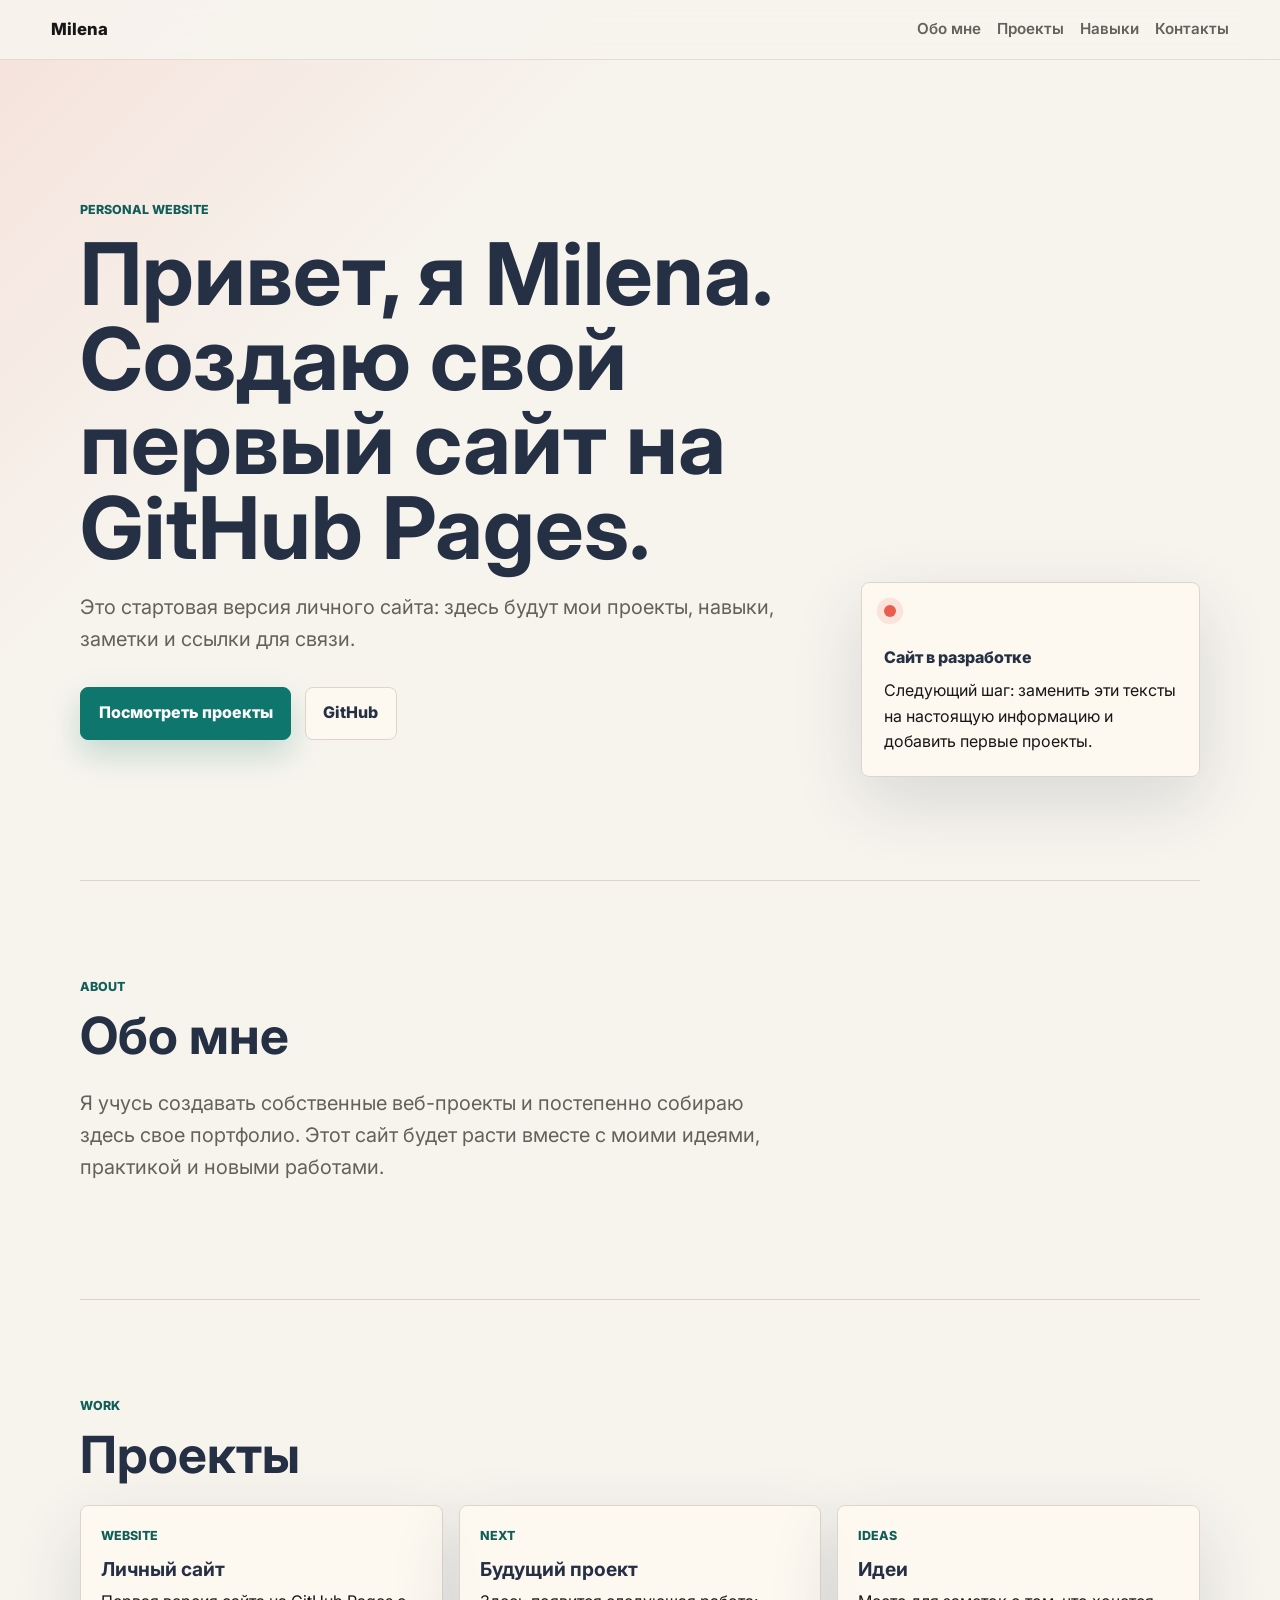
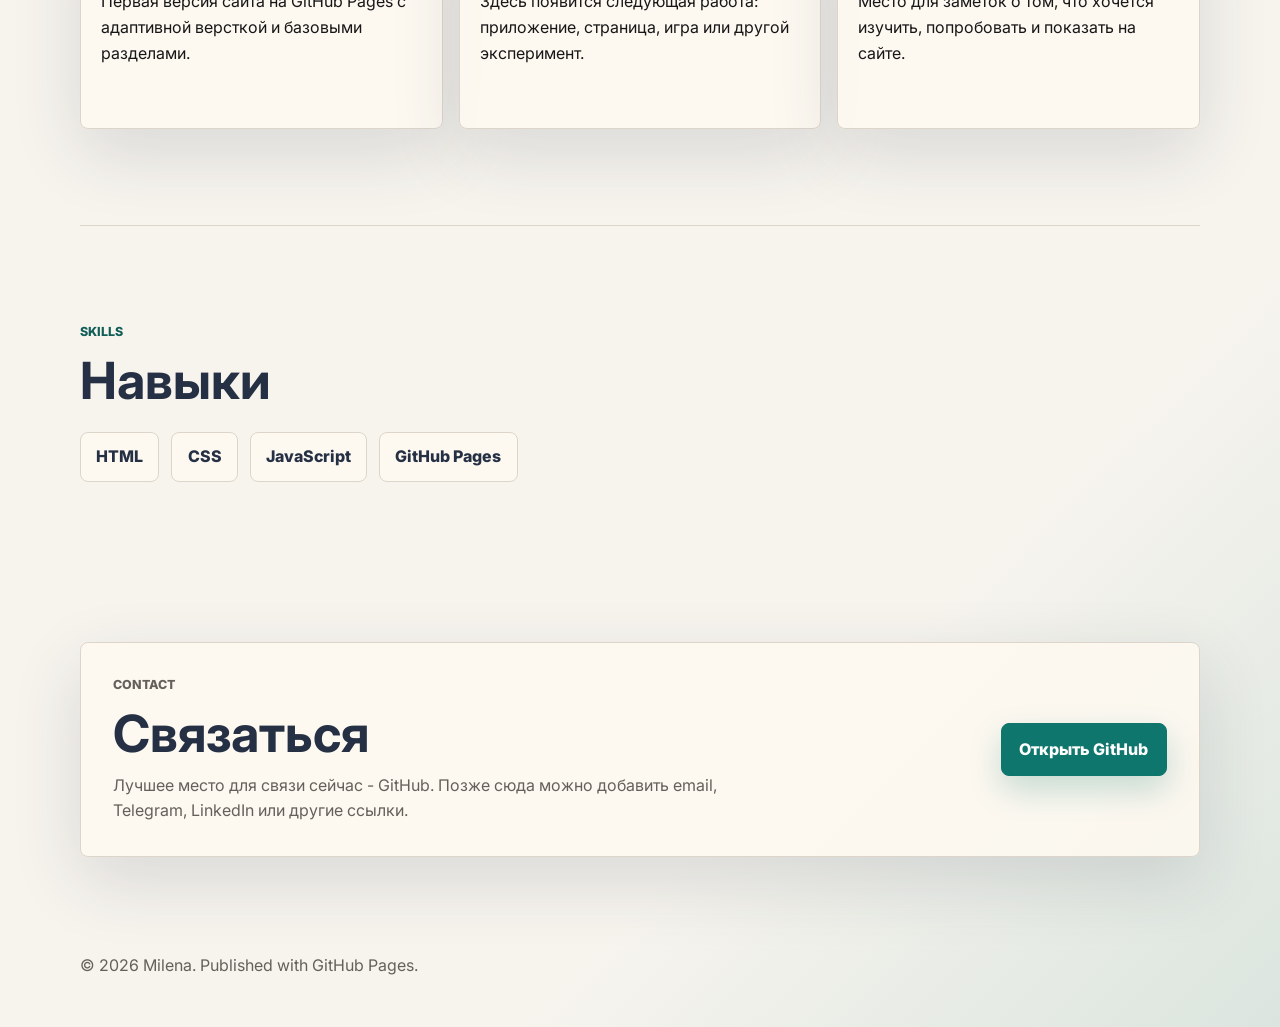
==== index.html @ 087e6e87 "Create initial GitHub Pages site" ====
<!doctype html>
<html lang="ru">
  <head>
    <meta charset="utf-8" />
    <meta name="viewport" content="width=device-width, initial-scale=1" />
    <meta
      name="description"
      content="Личный сайт Milena: проекты, навыки и контакты."
    />
    <title>Milena | Personal Website</title>
    <link rel="preconnect" href="https://fonts.googleapis.com" />
    <link rel="preconnect" href="https://fonts.gstatic.com" crossorigin />
    <link
      href="https://fonts.googleapis.com/css2?family=Inter:wght@400;600;700;800&display=swap"
      rel="stylesheet"
    />
    <link rel="stylesheet" href="styles.css" />
  </head>
  <body>
    <header class="site-header">
      <a class="brand" href="#home" aria-label="Milena home">Milena</a>
      <nav class="nav" aria-label="Главная навигация">
        <a href="#about">Обо мне</a>
        <a href="#projects">Проекты</a>
        <a href="#skills">Навыки</a>
        <a href="#contact">Контакты</a>
      </nav>
    </header>

    <main>
      <section class="hero" id="home">
        <div class="hero-content">
          <p class="eyebrow">Personal website</p>
          <h1>Привет, я Milena. Создаю свой первый сайт на GitHub Pages.</h1>
          <p class="hero-text">
            Это стартовая версия личного сайта: здесь будут мои проекты,
            навыки, заметки и ссылки для связи.
          </p>
          <div class="actions">
            <a class="button primary" href="#projects">Посмотреть проекты</a>
            <a class="button secondary" href="https://github.com/milena28man-png">
              GitHub
            </a>
          </div>
        </div>
        <div class="hero-panel" aria-label="Краткая информация">
          <span class="status-dot"></span>
          <p class="panel-title">Сайт в разработке</p>
          <p>
            Следующий шаг: заменить эти тексты на настоящую информацию и
            добавить первые проекты.
          </p>
        </div>
      </section>

      <section class="section" id="about">
        <div class="section-heading">
          <p class="eyebrow">About</p>
          <h2>Обо мне</h2>
        </div>
        <p class="wide-text">
          Я учусь создавать собственные веб-проекты и постепенно собираю здесь
          свое портфолио. Этот сайт будет расти вместе с моими идеями,
          практикой и новыми работами.
        </p>
      </section>

      <section class="section" id="projects">
        <div class="section-heading">
          <p class="eyebrow">Work</p>
          <h2>Проекты</h2>
        </div>
        <div class="grid">
          <article class="card">
            <p class="card-kicker">Website</p>
            <h3>Личный сайт</h3>
            <p>
              Первая версия сайта на GitHub Pages с адаптивной версткой и
              базовыми разделами.
            </p>
          </article>
          <article class="card">
            <p class="card-kicker">Next</p>
            <h3>Будущий проект</h3>
            <p>
              Здесь появится следующая работа: приложение, страница, игра или
              другой эксперимент.
            </p>
          </article>
          <article class="card">
            <p class="card-kicker">Ideas</p>
            <h3>Идеи</h3>
            <p>
              Место для заметок о том, что хочется изучить, попробовать и
              показать на сайте.
            </p>
          </article>
        </div>
      </section>

      <section class="section" id="skills">
        <div class="section-heading">
          <p class="eyebrow">Skills</p>
          <h2>Навыки</h2>
        </div>
        <ul class="skills-list">
          <li>HTML</li>
          <li>CSS</li>
          <li>JavaScript</li>
          <li>GitHub Pages</li>
        </ul>
      </section>

      <section class="section contact" id="contact">
        <div>
          <p class="eyebrow">Contact</p>
          <h2>Связаться</h2>
          <p>
            Лучшее место для связи сейчас - GitHub. Позже сюда можно добавить
            email, Telegram, LinkedIn или другие ссылки.
          </p>
        </div>
        <a class="button primary" href="https://github.com/milena28man-png">
          Открыть GitHub
        </a>
      </section>
    </main>

    <footer class="footer">
      <p>© <span id="year"></span> Milena. Published with GitHub Pages.</p>
    </footer>

    <script src="script.js"></script>
  </body>
</html>
---- styles.css ----
:root {
  color-scheme: light;
  --bg: #f7f4ee;
  --text: #171717;
  --muted: #64605a;
  --line: #ddd5ca;
  --panel: #fffaf2;
  --accent: #0f766e;
  --accent-dark: #115e59;
  --coral: #e85d50;
  --ink: #253044;
  --shadow: 0 24px 70px rgba(37, 48, 68, 0.14);
}

* {
  box-sizing: border-box;
}

html {
  scroll-behavior: smooth;
}

body {
  margin: 0;
  background:
    linear-gradient(135deg, rgba(232, 93, 80, 0.12), transparent 32rem),
    linear-gradient(315deg, rgba(15, 118, 110, 0.12), transparent 34rem),
    var(--bg);
  color: var(--text);
  font-family: Inter, system-ui, -apple-system, BlinkMacSystemFont, "Segoe UI",
    sans-serif;
  line-height: 1.6;
}

a {
  color: inherit;
}

.site-header {
  position: sticky;
  top: 0;
  z-index: 10;
  display: flex;
  align-items: center;
  justify-content: space-between;
  gap: 1rem;
  padding: 1rem clamp(1rem, 4vw, 4rem);
  border-bottom: 1px solid rgba(221, 213, 202, 0.75);
  background: rgba(247, 244, 238, 0.88);
  backdrop-filter: blur(16px);
}

.brand {
  font-size: 1.05rem;
  font-weight: 800;
  text-decoration: none;
}

.nav {
  display: flex;
  flex-wrap: wrap;
  justify-content: flex-end;
  gap: 0.35rem 1rem;
  color: var(--muted);
  font-size: 0.95rem;
  font-weight: 600;
}

.nav a {
  text-decoration: none;
}

.nav a:hover {
  color: var(--accent-dark);
}

main {
  width: min(1120px, calc(100% - 2rem));
  margin: 0 auto;
}

.hero {
  display: grid;
  grid-template-columns: minmax(0, 1.35fr) minmax(280px, 0.65fr);
  gap: clamp(2rem, 6vw, 5rem);
  align-items: center;
  min-height: calc(100vh - 5rem);
  padding: clamp(3rem, 8vw, 7rem) 0;
}

.hero-content {
  max-width: 760px;
}

.eyebrow,
.card-kicker {
  margin: 0 0 0.75rem;
  color: var(--accent-dark);
  font-size: 0.78rem;
  font-weight: 800;
  letter-spacing: 0;
  text-transform: uppercase;
}

h1,
h2,
h3,
p {
  margin-top: 0;
}

h1 {
  max-width: 820px;
  margin-bottom: 1.25rem;
  color: var(--ink);
  font-size: clamp(2.55rem, 8vw, 5.4rem);
  line-height: 0.98;
  letter-spacing: 0;
}

h2 {
  margin-bottom: 0.75rem;
  color: var(--ink);
  font-size: clamp(2rem, 5vw, 3.2rem);
  line-height: 1.05;
  letter-spacing: 0;
}

h3 {
  margin-bottom: 0.5rem;
  color: var(--ink);
  font-size: 1.2rem;
  line-height: 1.2;
}

.hero-text,
.wide-text {
  max-width: 700px;
  color: var(--muted);
  font-size: clamp(1.05rem, 2vw, 1.25rem);
}

.actions {
  display: flex;
  flex-wrap: wrap;
  gap: 0.85rem;
  margin-top: 2rem;
}

.button {
  display: inline-flex;
  align-items: center;
  justify-content: center;
  min-height: 3rem;
  padding: 0.8rem 1.1rem;
  border: 1px solid var(--line);
  border-radius: 8px;
  font-weight: 800;
  text-decoration: none;
  transition:
    transform 160ms ease,
    box-shadow 160ms ease,
    background 160ms ease;
}

.button:hover {
  transform: translateY(-2px);
}

.button.primary {
  border-color: var(--accent);
  background: var(--accent);
  color: white;
  box-shadow: 0 14px 32px rgba(15, 118, 110, 0.22);
}

.button.primary:hover {
  background: var(--accent-dark);
}

.button.secondary {
  background: rgba(255, 250, 242, 0.8);
  color: var(--ink);
}

.hero-panel,
.card,
.contact {
  border: 1px solid var(--line);
  border-radius: 8px;
  background: rgba(255, 250, 242, 0.82);
  box-shadow: var(--shadow);
}

.hero-panel {
  align-self: end;
  padding: 1.35rem;
}

.status-dot {
  display: inline-block;
  width: 0.75rem;
  height: 0.75rem;
  margin-bottom: 1.25rem;
  border-radius: 50%;
  background: var(--coral);
  box-shadow: 0 0 0 0.45rem rgba(232, 93, 80, 0.14);
}

.panel-title {
  margin-bottom: 0.5rem;
  color: var(--ink);
  font-weight: 800;
}

.section {
  padding: clamp(3rem, 8vw, 6rem) 0;
  border-top: 1px solid var(--line);
}

.section-heading {
  max-width: 680px;
  margin-bottom: 1.5rem;
}

.grid {
  display: grid;
  grid-template-columns: repeat(3, minmax(0, 1fr));
  gap: 1rem;
}

.card {
  min-height: 14rem;
  padding: 1.25rem;
}

.card p:last-child,
.hero-panel p:last-child,
.contact p:last-child,
.footer p {
  margin-bottom: 0;
}

.skills-list {
  display: flex;
  flex-wrap: wrap;
  gap: 0.75rem;
  padding: 0;
  margin: 0;
  list-style: none;
}

.skills-list li {
  padding: 0.7rem 0.95rem;
  border: 1px solid var(--line);
  border-radius: 8px;
  background: rgba(255, 250, 242, 0.82);
  color: var(--ink);
  font-weight: 800;
}

.contact {
  display: flex;
  align-items: center;
  justify-content: space-between;
  gap: 1.5rem;
  margin: clamp(2rem, 6vw, 4rem) 0;
  padding: clamp(1.25rem, 4vw, 2rem);
}

.contact p {
  max-width: 620px;
  color: var(--muted);
}

.footer {
  width: min(1120px, calc(100% - 2rem));
  margin: 0 auto;
  padding: 2rem 0 3rem;
  color: var(--muted);
}

@media (max-width: 820px) {
  .site-header {
    align-items: flex-start;
    flex-direction: column;
  }

  .nav {
    justify-content: flex-start;
  }

  .hero {
    grid-template-columns: 1fr;
    min-height: auto;
  }

  .grid {
    grid-template-columns: 1fr;
  }

  .contact {
    align-items: flex-start;
    flex-direction: column;
  }
}

@media (max-width: 480px) {
  main,
  .footer {
    width: min(100% - 1.25rem, 1120px);
  }

  .button {
    width: 100%;
  }
}
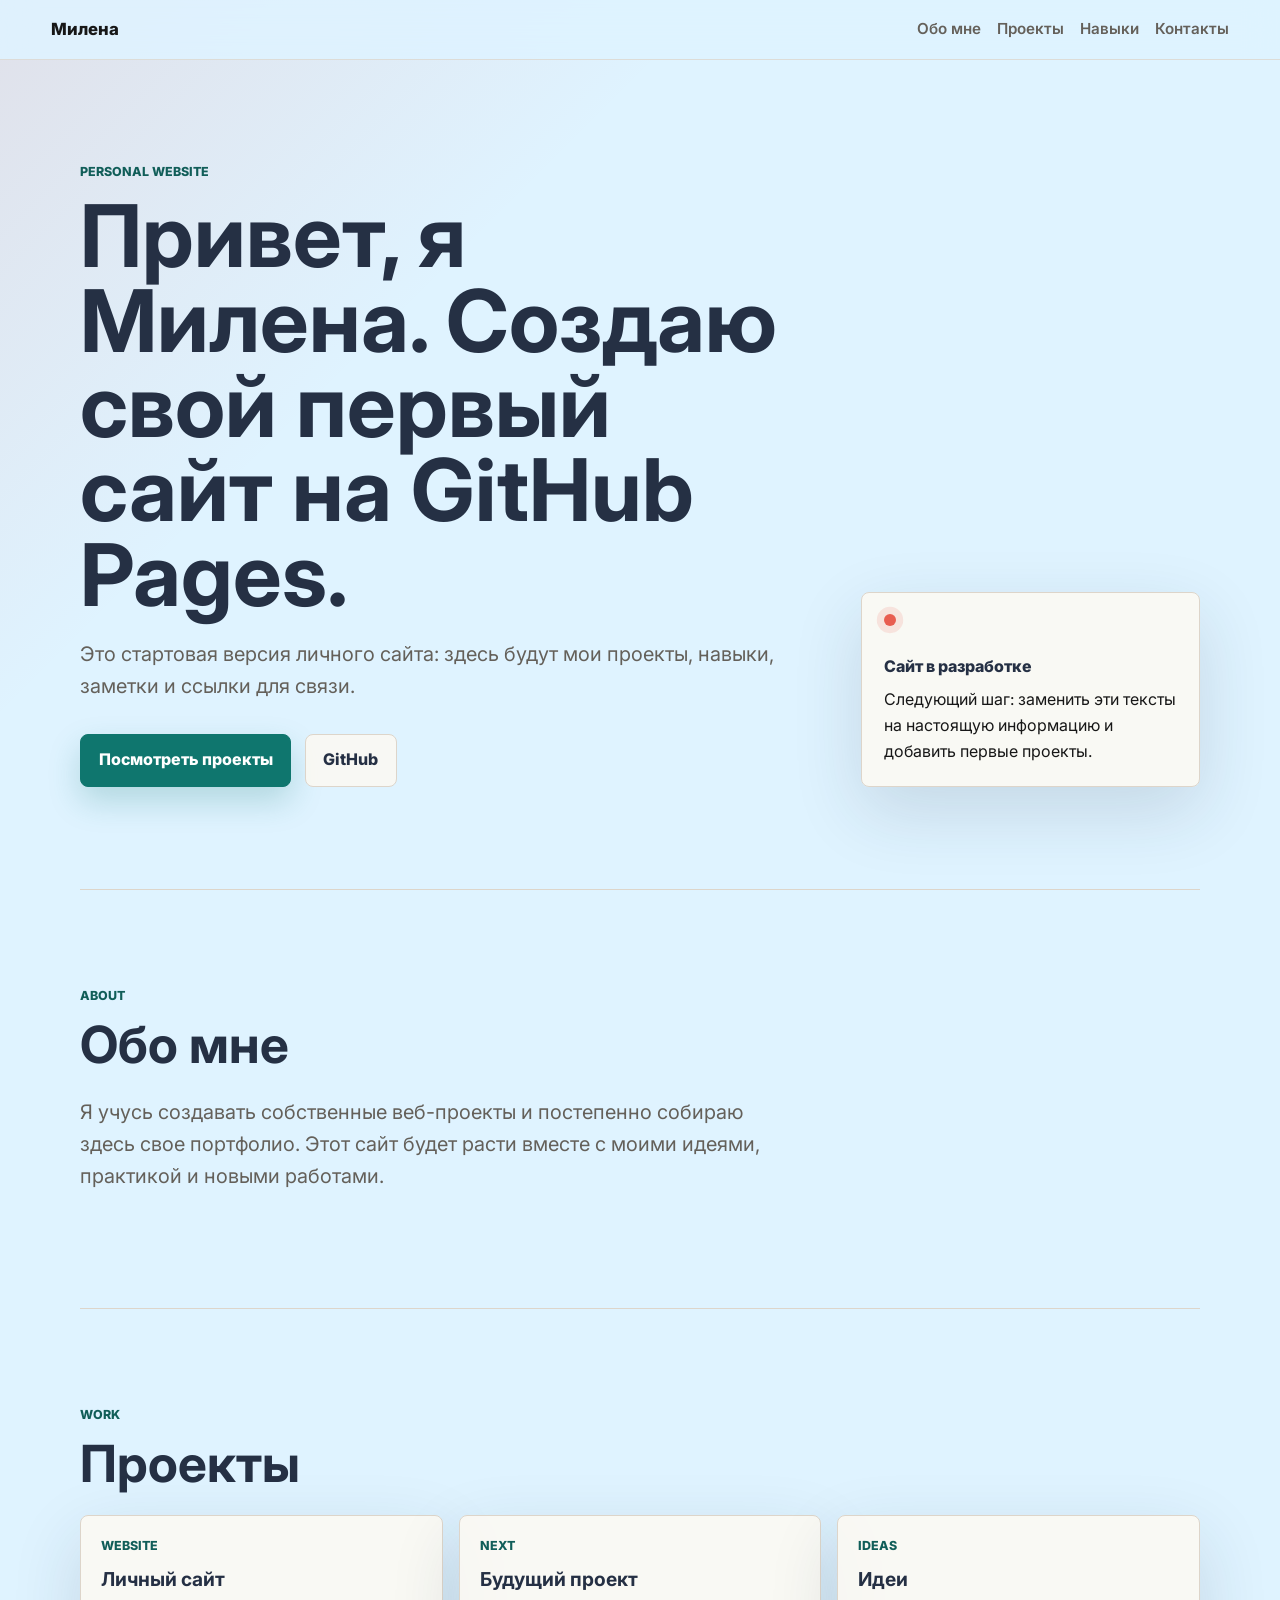
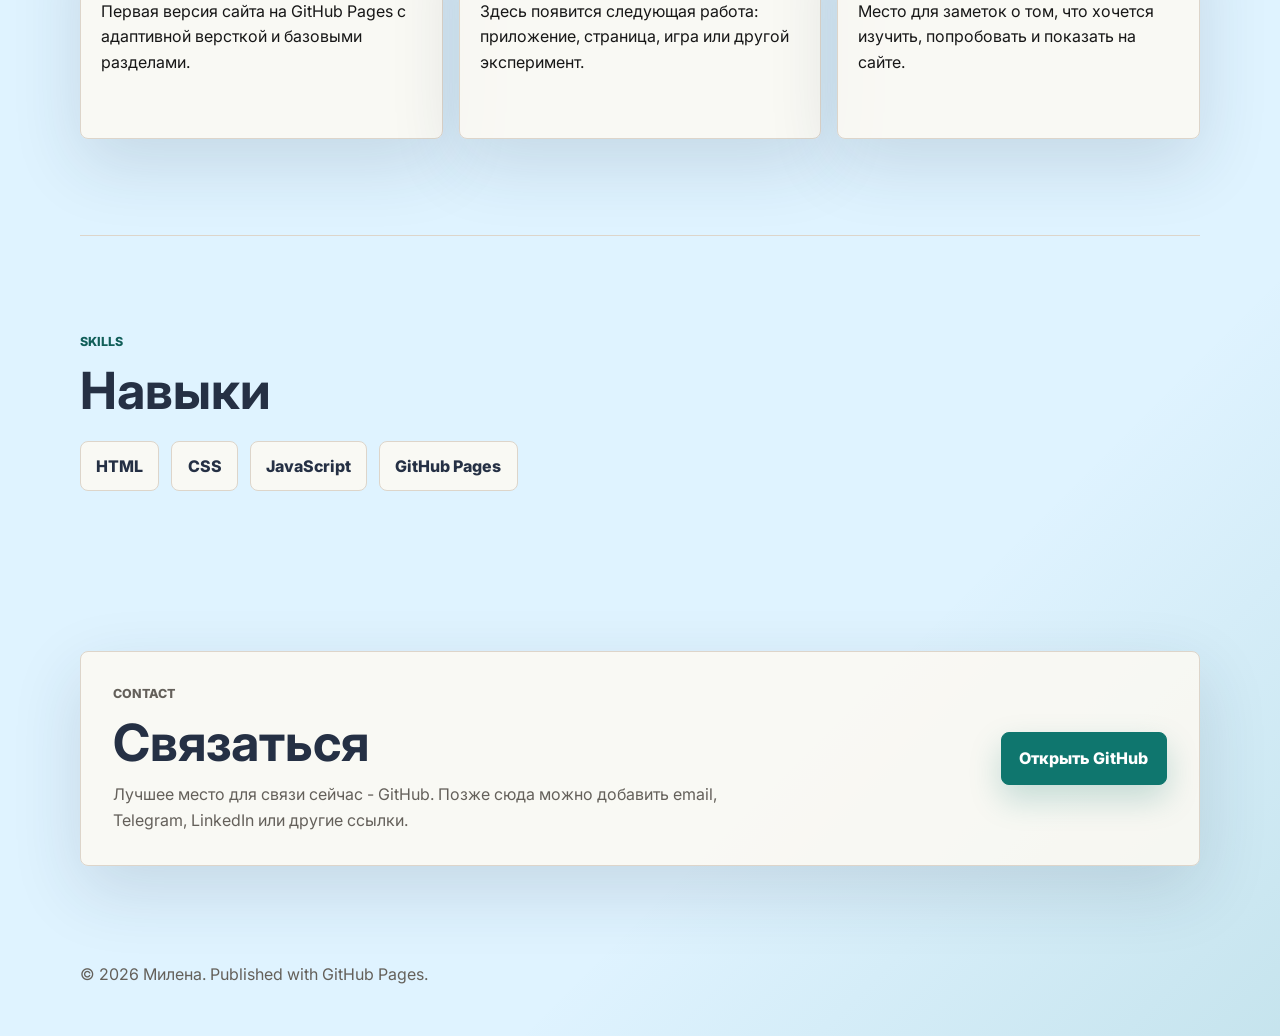
==== commit 5193c868: "Use Russian name on homepage" ====
--- a/index.html
+++ b/index.html
@@ -5,9 +5,9 @@
     <meta name="viewport" content="width=device-width, initial-scale=1" />
     <meta
       name="description"
-      content="Личный сайт Milena: проекты, навыки и контакты."
+      content="Личный сайт Милены: проекты, навыки и контакты."
     />
-    <title>Milena | Personal Website</title>
+    <title>Милена | Personal Website</title>
     <link rel="preconnect" href="https://fonts.googleapis.com" />
     <link rel="preconnect" href="https://fonts.gstatic.com" crossorigin />
     <link
@@ -18,7 +18,7 @@
   </head>
   <body>
     <header class="site-header">
-      <a class="brand" href="#home" aria-label="Milena home">Milena</a>
+      <a class="brand" href="#home" aria-label="Главная страница Милены">Милена</a>
       <nav class="nav" aria-label="Главная навигация">
         <a href="#about">Обо мне</a>
         <a href="#projects">Проекты</a>
@@ -31,7 +31,7 @@
       <section class="hero" id="home">
         <div class="hero-content">
           <p class="eyebrow">Personal website</p>
-          <h1>Привет, я Milena. Создаю свой первый сайт на GitHub Pages.</h1>
+          <h1>Привет, я Милена. Создаю свой первый сайт на GitHub Pages.</h1>
           <p class="hero-text">
             Это стартовая версия личного сайта: здесь будут мои проекты,
             навыки, заметки и ссылки для связи.
@@ -127,7 +127,7 @@
     </main>
 
     <footer class="footer">
-      <p>© <span id="year"></span> Milena. Published with GitHub Pages.</p>
+      <p>© <span id="year"></span> Милена. Published with GitHub Pages.</p>
     </footer>
 
     <script src="script.js"></script>
--- a/styles.css
+++ b/styles.css
@@ -1,6 +1,6 @@
 :root {
   color-scheme: light;
-  --bg: #f7f4ee;
+  --bg: #dff3ff;
   --text: #171717;
   --muted: #64605a;
   --line: #ddd5ca;
@@ -46,7 +46,7 @@
   gap: 1rem;
   padding: 1rem clamp(1rem, 4vw, 4rem);
   border-bottom: 1px solid rgba(221, 213, 202, 0.75);
-  background: rgba(247, 244, 238, 0.88);
+  background: rgba(223, 243, 255, 0.88);
   backdrop-filter: blur(16px);
 }
 
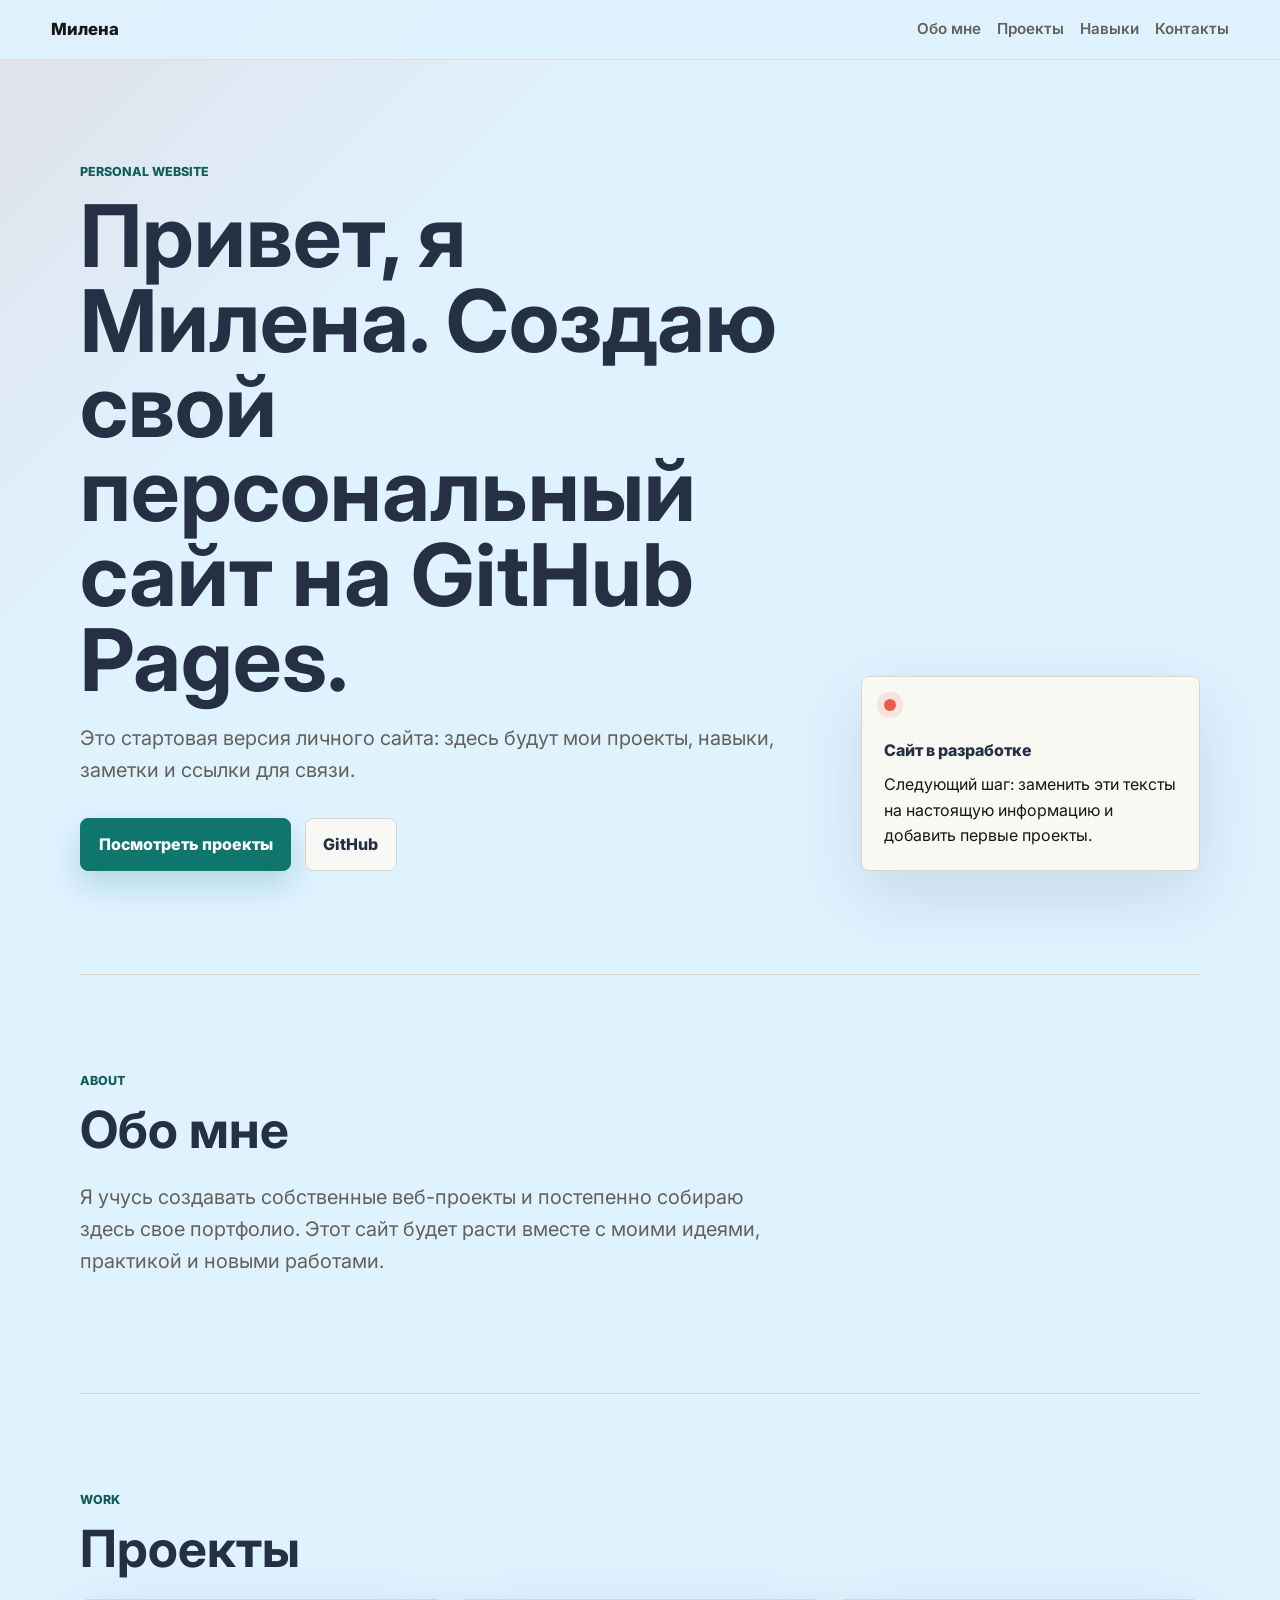
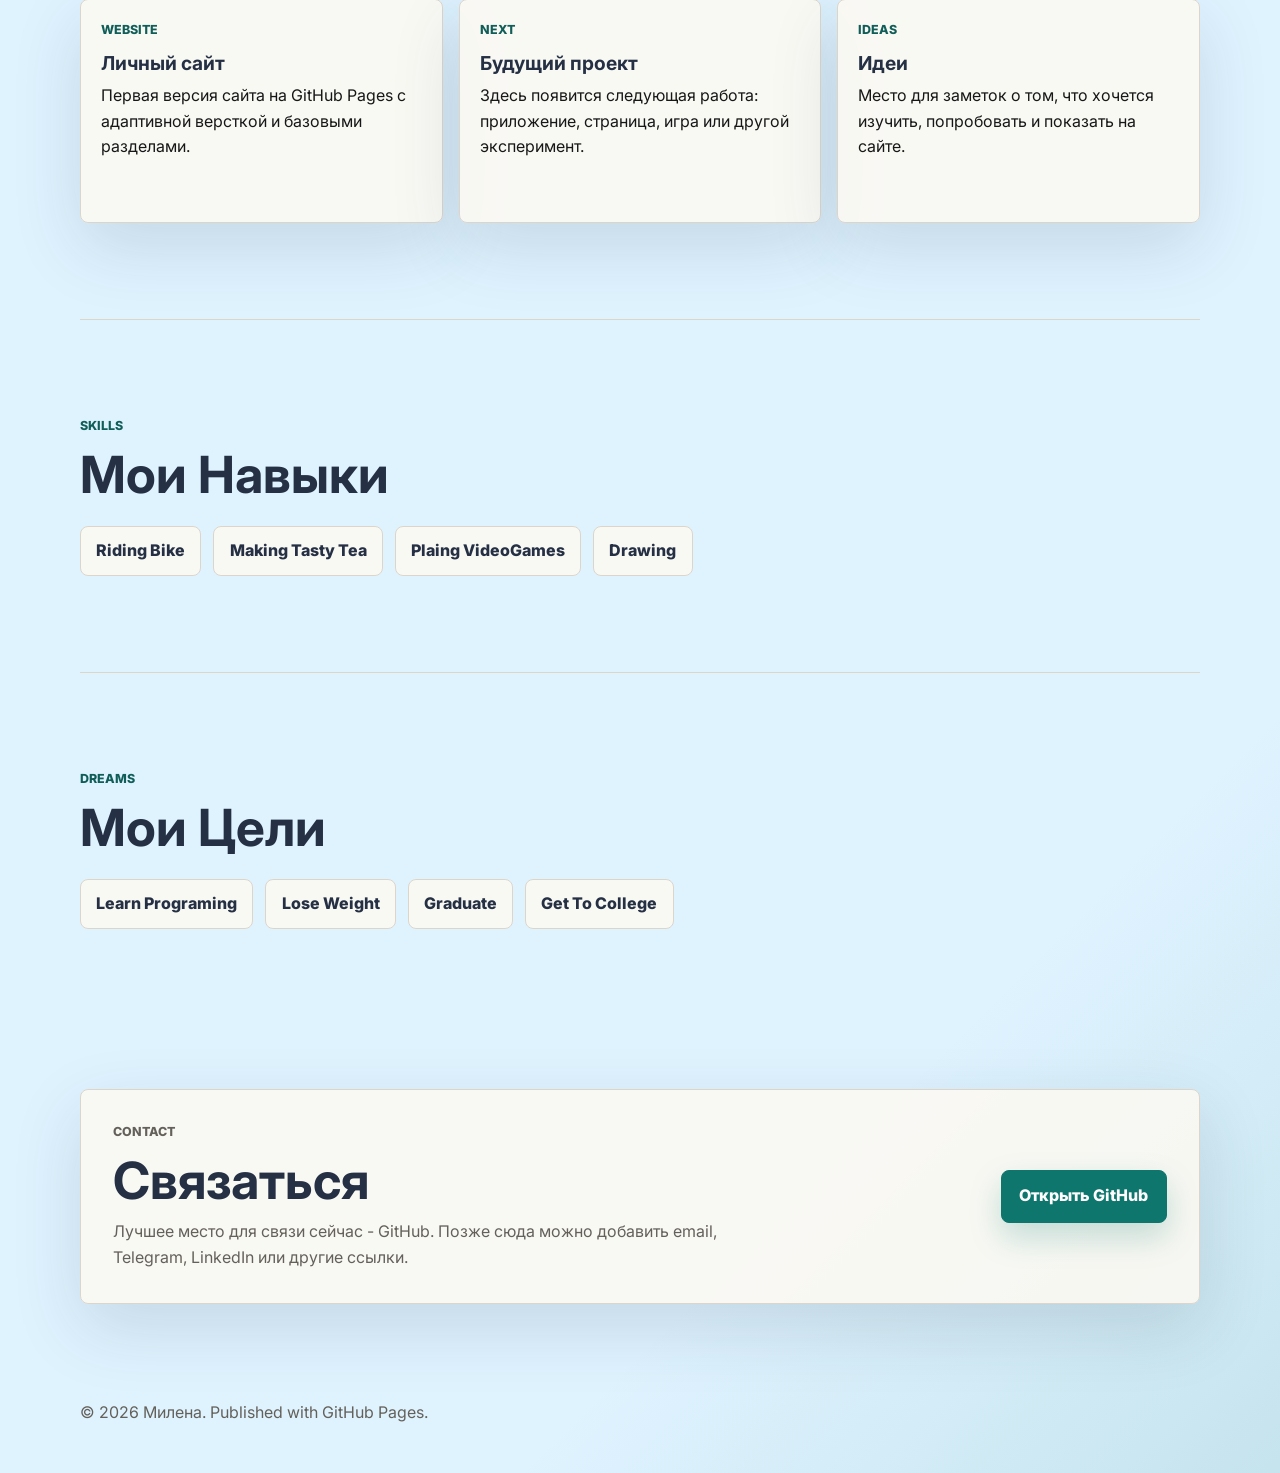
==== commit 3d5d94f2: "В этом сохранении я поменяла заглавный текст и список и добавила еще одну секцию" ====
--- a/index.html
+++ b/index.html
@@ -31,7 +31,7 @@
       <section class="hero" id="home">
         <div class="hero-content">
           <p class="eyebrow">Personal website</p>
-          <h1>Привет, я Милена. Создаю свой первый сайт на GitHub Pages.</h1>
+          <h1>Привет, я Милена. Создаю свой персональный сайт на GitHub Pages.</h1>
           <p class="hero-text">
             Это стартовая версия личного сайта: здесь будут мои проекты,
             навыки, заметки и ссылки для связи.
@@ -101,13 +101,26 @@
       <section class="section" id="skills">
         <div class="section-heading">
           <p class="eyebrow">Skills</p>
-          <h2>Навыки</h2>
+          <h2>Мои Навыки</h2>
         </div>
         <ul class="skills-list">
-          <li>HTML</li>
-          <li>CSS</li>
-          <li>JavaScript</li>
-          <li>GitHub Pages</li>
+          <li>Riding Bike</li>
+          <li>Making Tasty Tea</li>
+          <li>Plaing VideoGames</li>
+          <li>Drawing</li>
+        </ul>
+      </section>
+
+      <section class="section" id="dreams">
+        <div class="section-heading">
+          <p class="eyebrow">Dreams</p>
+          <h2>Мои Цели</h2>
+        </div>
+        <ul class="skills-list">
+          <li>Learn Programing</li>
+          <li>Lose Weight</li>
+          <li>Graduate</li>
+          <li>Get To College</li>
         </ul>
       </section>
 
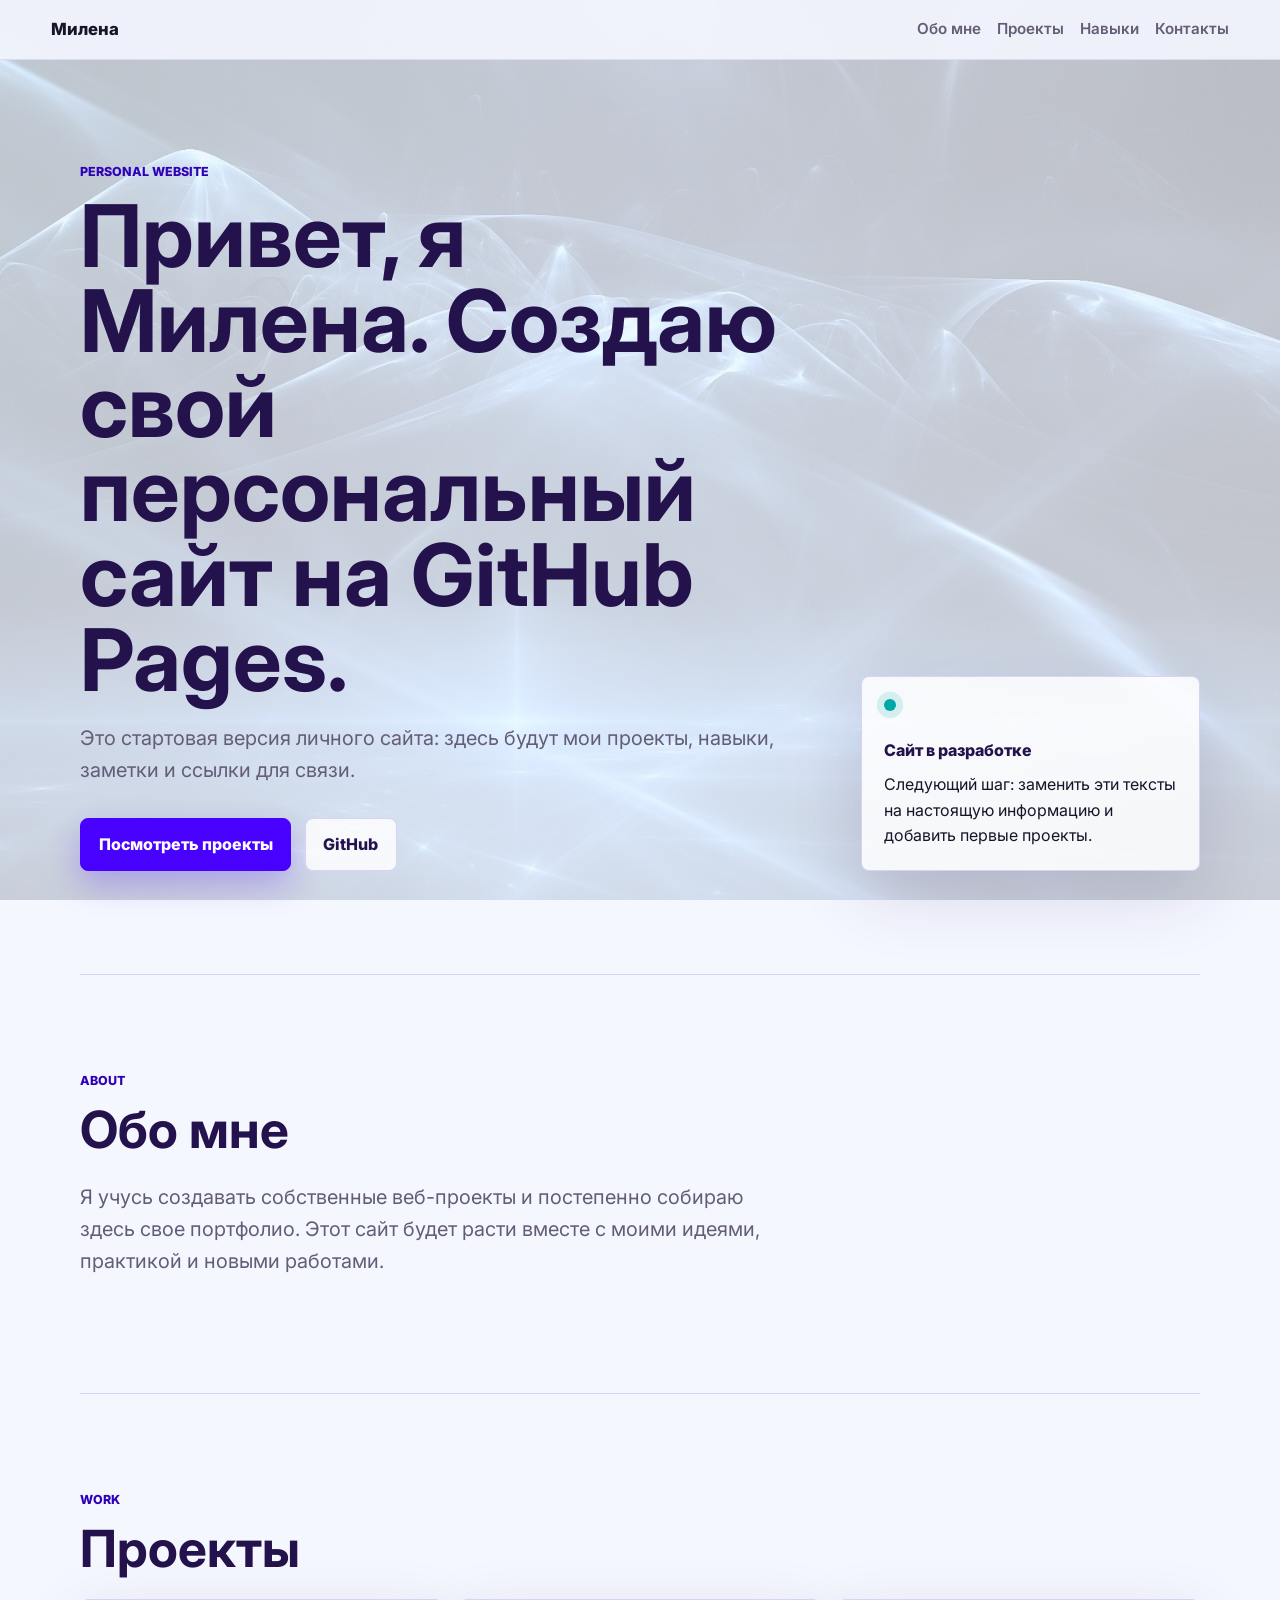
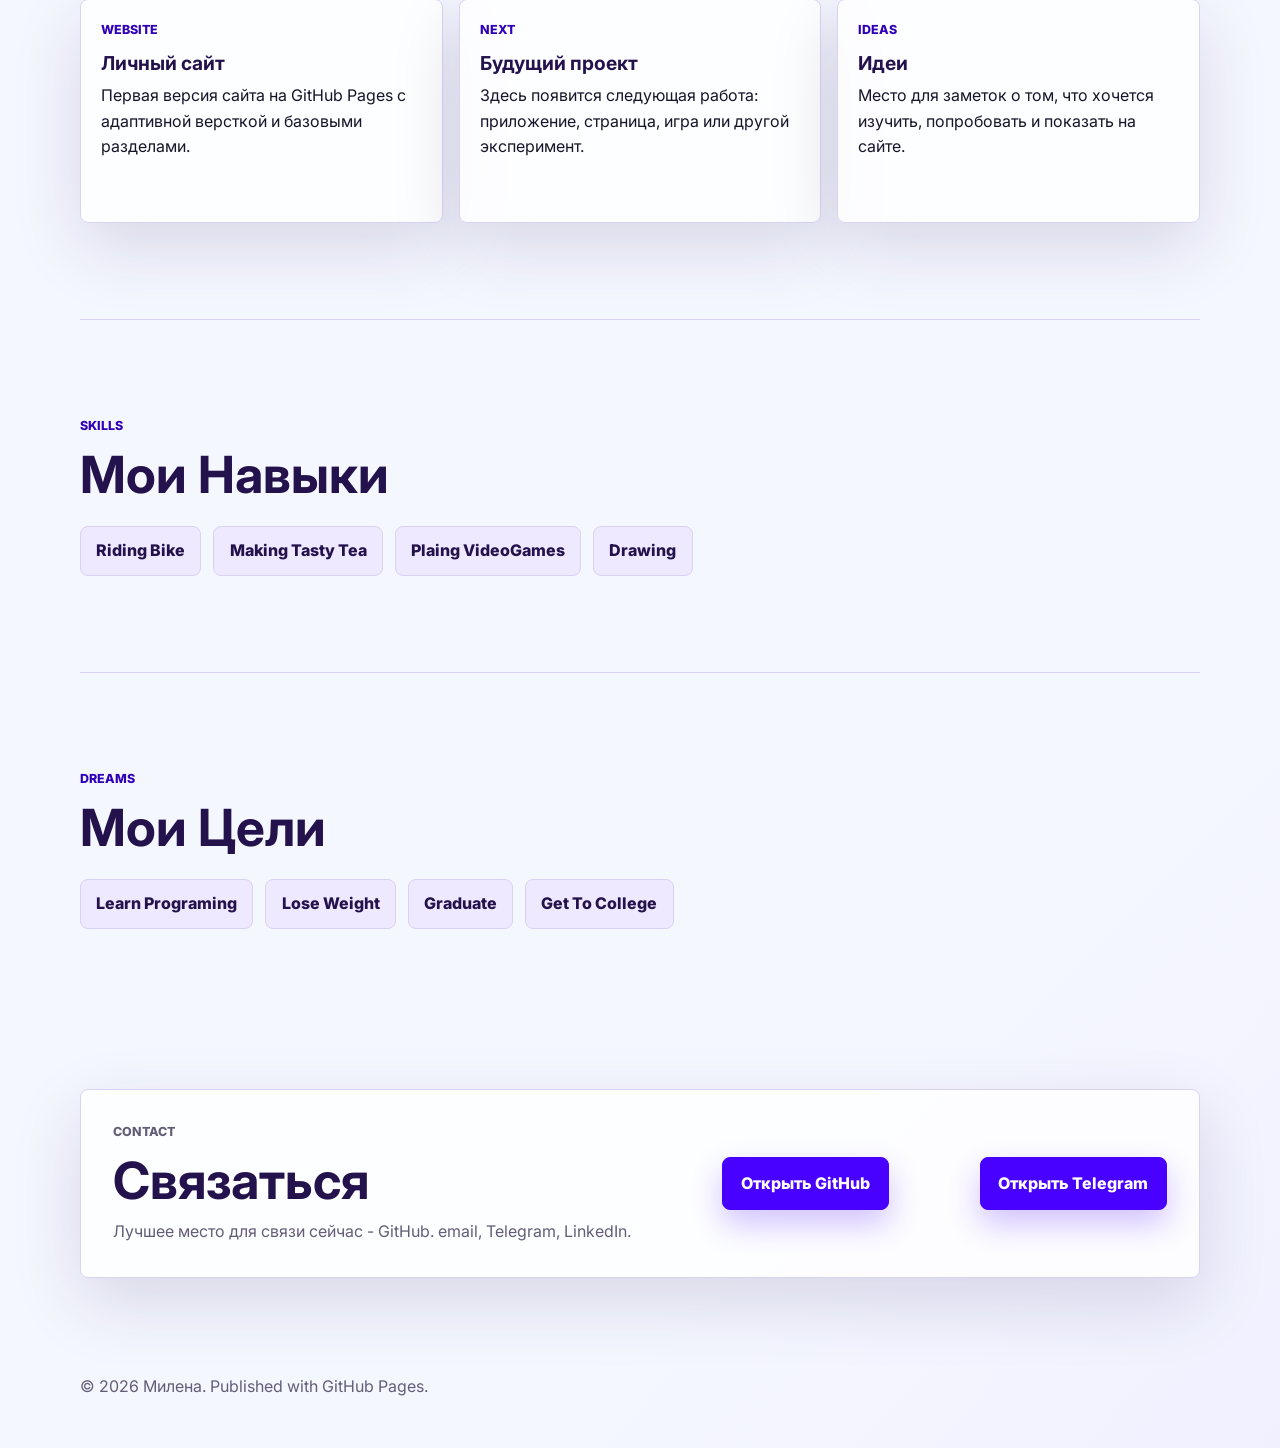
==== commit 5fa41b8b: "я добавила кнопку для телеграма" ====
--- a/index.html
+++ b/index.html
@@ -129,12 +129,13 @@
           <p class="eyebrow">Contact</p>
           <h2>Связаться</h2>
           <p>
-            Лучшее место для связи сейчас - GitHub. Позже сюда можно добавить
-            email, Telegram, LinkedIn или другие ссылки.
+            Лучшее место для связи сейчас - GitHub. email, Telegram, LinkedIn.
           </p>
         </div>
         <a class="button primary" href="https://github.com/milena28man-png">
           Открыть GitHub
+      <a class="button primary" href="https://web.telegram.org/k/">
+          Открыть Telegram
         </a>
       </section>
     </main>
--- a/styles.css
+++ b/styles.css
@@ -1,15 +1,16 @@
 :root {
   color-scheme: light;
-  --bg: #dff3ff;
-  --text: #171717;
-  --muted: #64605a;
-  --line: #ddd5ca;
-  --panel: #fffaf2;
-  --accent: #0f766e;
-  --accent-dark: #115e59;
-  --coral: #e85d50;
-  --ink: #253044;
-  --shadow: 0 24px 70px rgba(37, 48, 68, 0.14);
+  --bg: #f5f7ff;
+  --text: #18142a;
+  --muted: #635d78;
+  --line: #d9d2f2;
+  --panel: #ffffff;
+  --accent: rgb(72 0 255);
+  --accent-dark: #2f00b8;
+  --accent-soft: #efe9ff;
+  --fresh: #00a7a7;
+  --ink: #24124d;
+  --shadow: 0 24px 70px rgb(36 18 77 / 0.14);
 }
 
 * {
@@ -23,8 +24,10 @@
 body {
   margin: 0;
   background:
-    linear-gradient(135deg, rgba(232, 93, 80, 0.12), transparent 32rem),
-    linear-gradient(315deg, rgba(15, 118, 110, 0.12), transparent 34rem),
+    linear-gradient(rgb(245 247 255 / 0.76), rgb(245 247 255 / 0.86)),
+    linear-gradient(135deg, rgb(0 167 167 / 0.12), transparent 32rem),
+    linear-gradient(315deg, rgb(72 0 255 / 0.18), transparent 34rem),
+    url("assets/images/bg.png") center / cover fixed,
     var(--bg);
   color: var(--text);
   font-family: Inter, system-ui, -apple-system, BlinkMacSystemFont, "Segoe UI",
@@ -45,8 +48,8 @@
   justify-content: space-between;
   gap: 1rem;
   padding: 1rem clamp(1rem, 4vw, 4rem);
-  border-bottom: 1px solid rgba(221, 213, 202, 0.75);
-  background: rgba(223, 243, 255, 0.88);
+  border-bottom: 1px solid rgb(217 210 242 / 0.75);
+  background: rgb(245 247 255 / 0.88);
   backdrop-filter: blur(16px);
 }
 
@@ -171,7 +174,7 @@
   border-color: var(--accent);
   background: var(--accent);
   color: white;
-  box-shadow: 0 14px 32px rgba(15, 118, 110, 0.22);
+  box-shadow: 0 14px 32px rgb(72 0 255 / 0.24);
 }
 
 .button.primary:hover {
@@ -179,7 +182,7 @@
 }
 
 .button.secondary {
-  background: rgba(255, 250, 242, 0.8);
+  background: rgb(255 255 255 / 0.82);
   color: var(--ink);
 }
 
@@ -188,7 +191,7 @@
 .contact {
   border: 1px solid var(--line);
   border-radius: 8px;
-  background: rgba(255, 250, 242, 0.82);
+  background: rgb(255 255 255 / 0.84);
   box-shadow: var(--shadow);
 }
 
@@ -203,8 +206,8 @@
   height: 0.75rem;
   margin-bottom: 1.25rem;
   border-radius: 50%;
-  background: var(--coral);
-  box-shadow: 0 0 0 0.45rem rgba(232, 93, 80, 0.14);
+  background: var(--fresh);
+  box-shadow: 0 0 0 0.45rem rgb(0 167 167 / 0.14);
 }
 
 .panel-title {
@@ -254,7 +257,7 @@
   padding: 0.7rem 0.95rem;
   border: 1px solid var(--line);
   border-radius: 8px;
-  background: rgba(255, 250, 242, 0.82);
+  background: var(--accent-soft);
   color: var(--ink);
   font-weight: 800;
 }
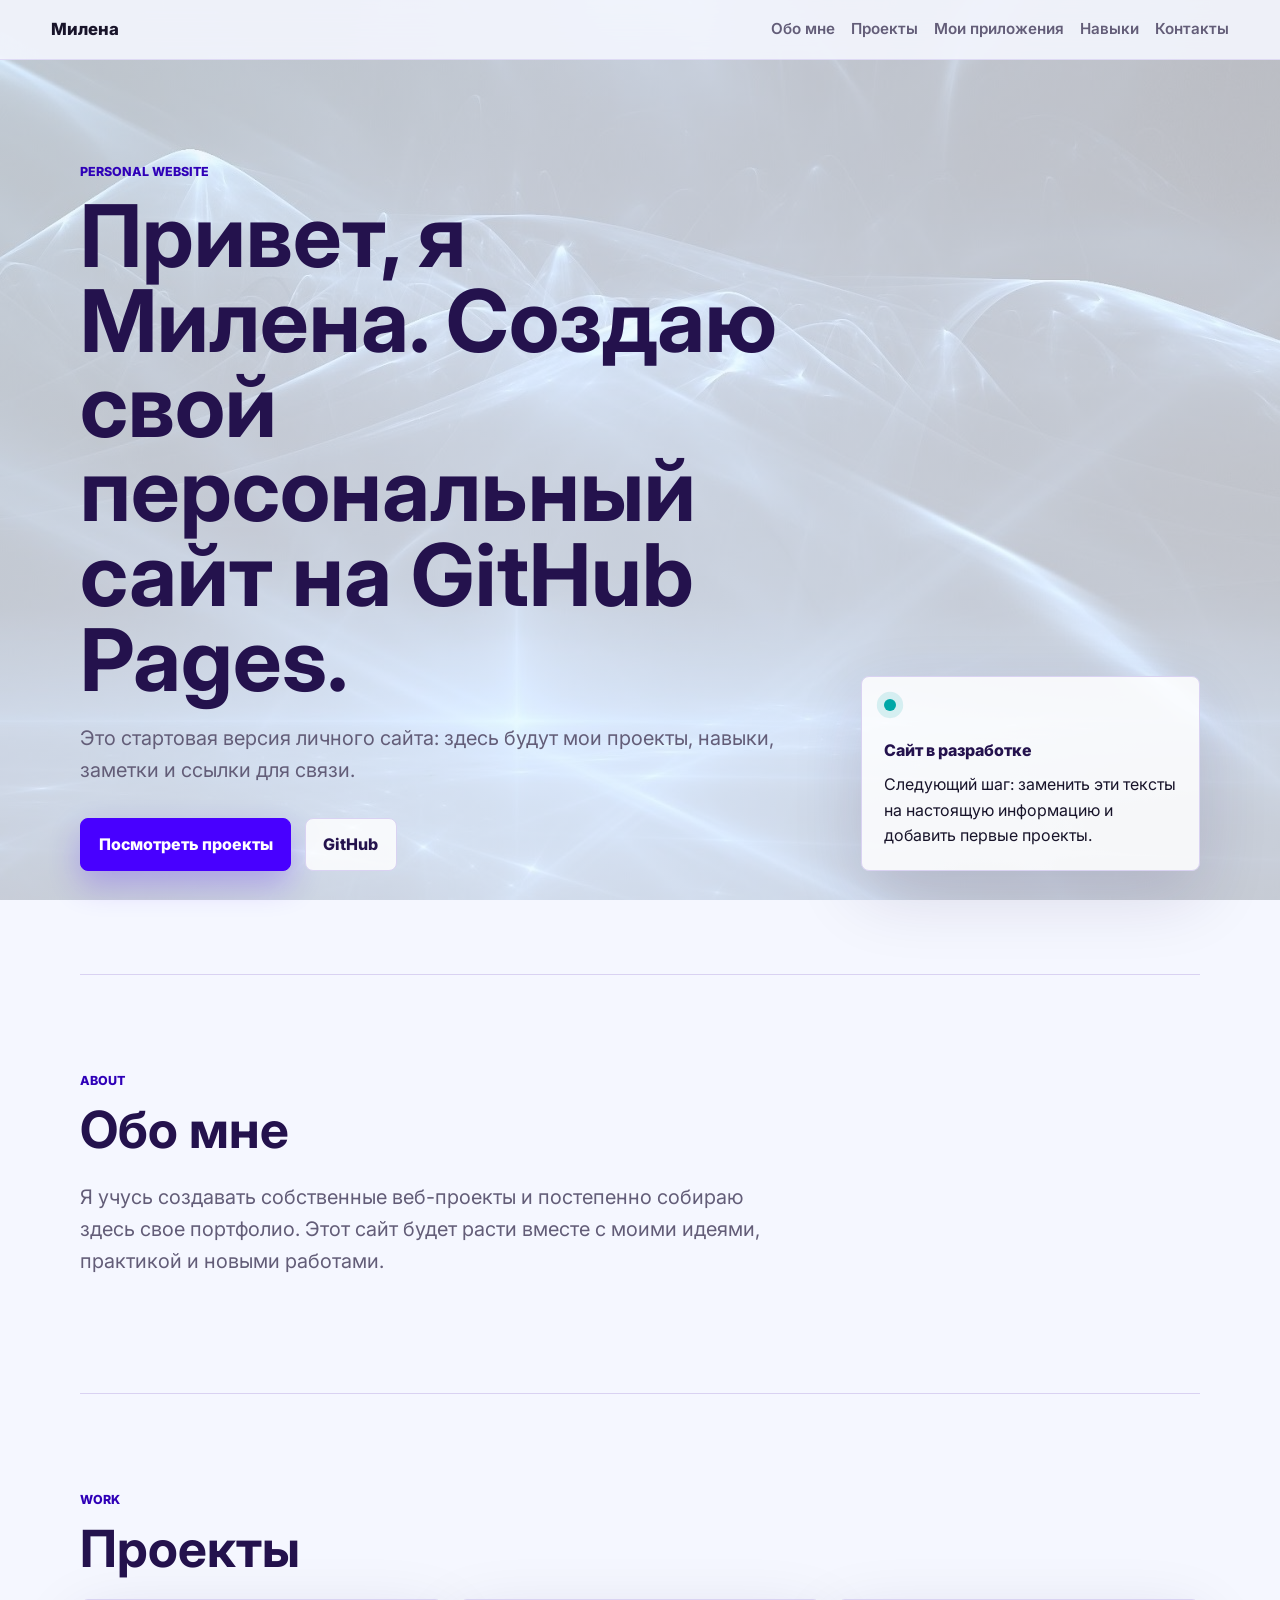
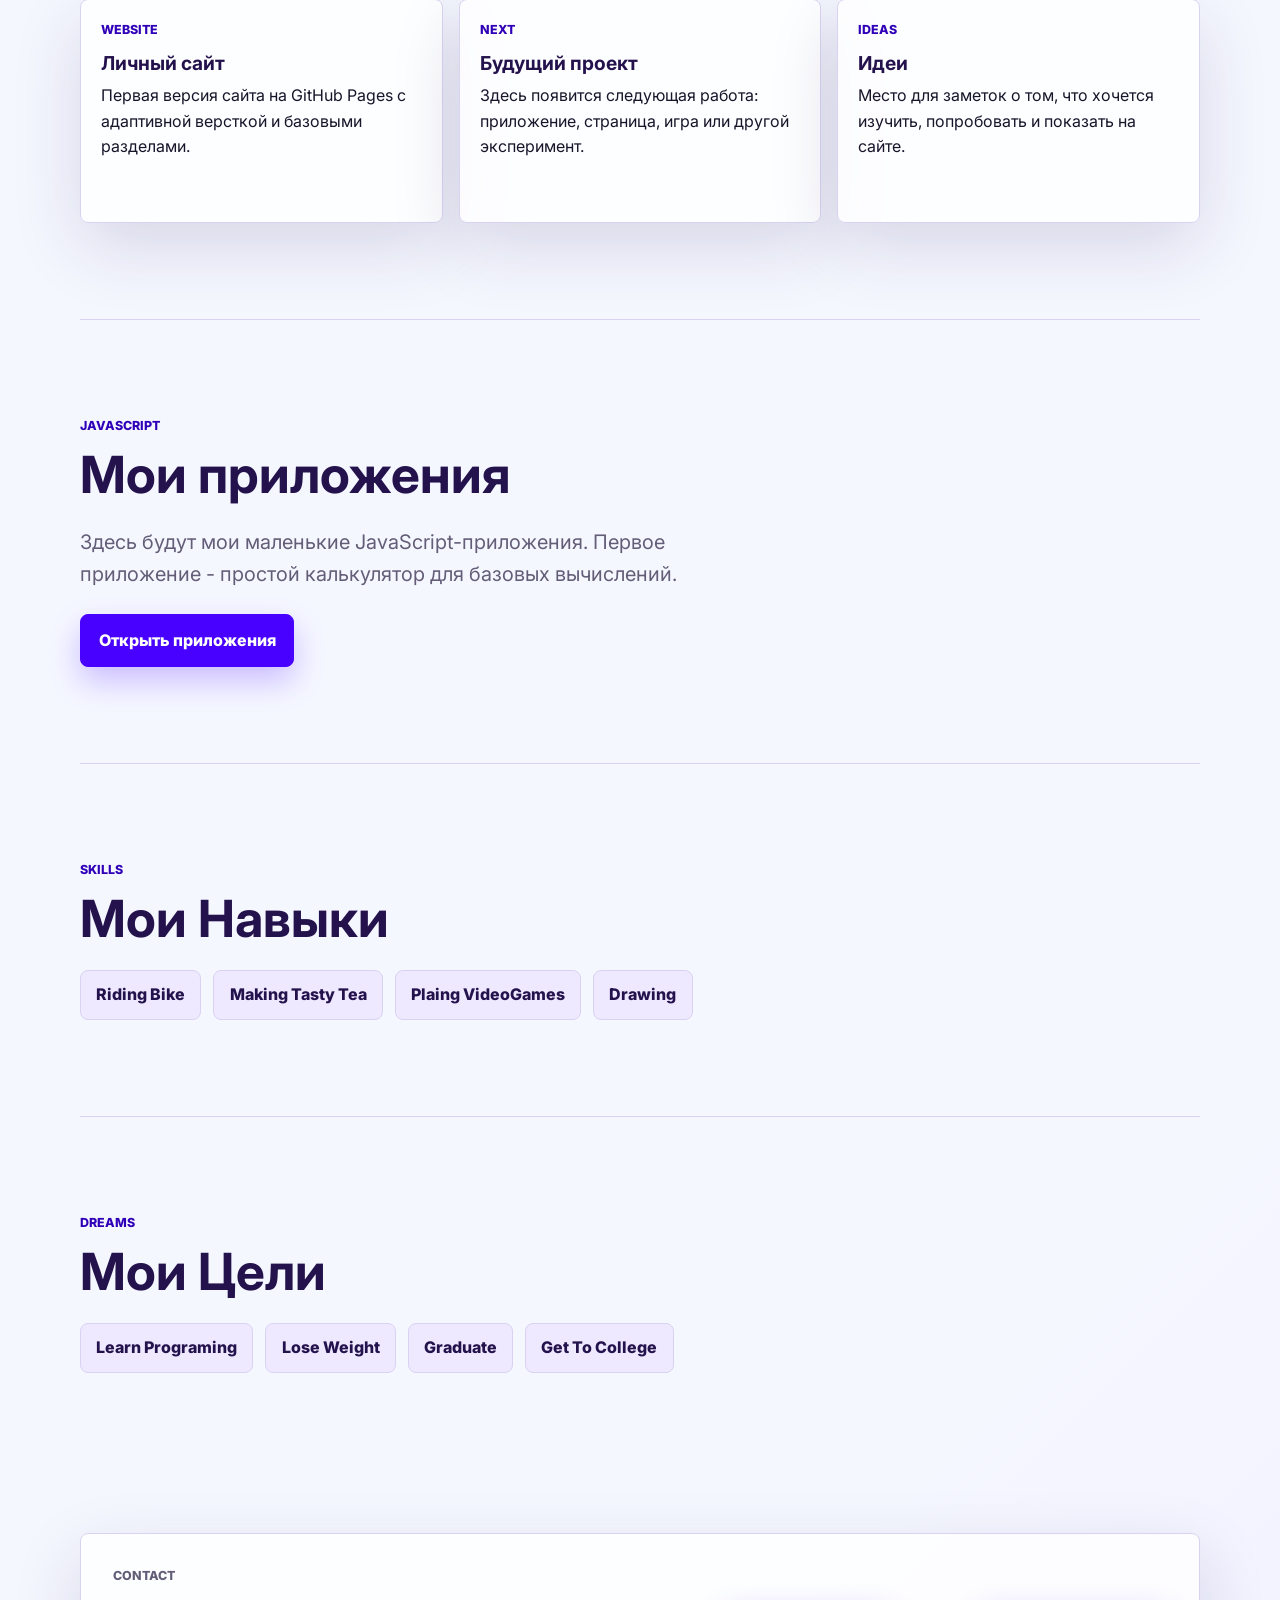
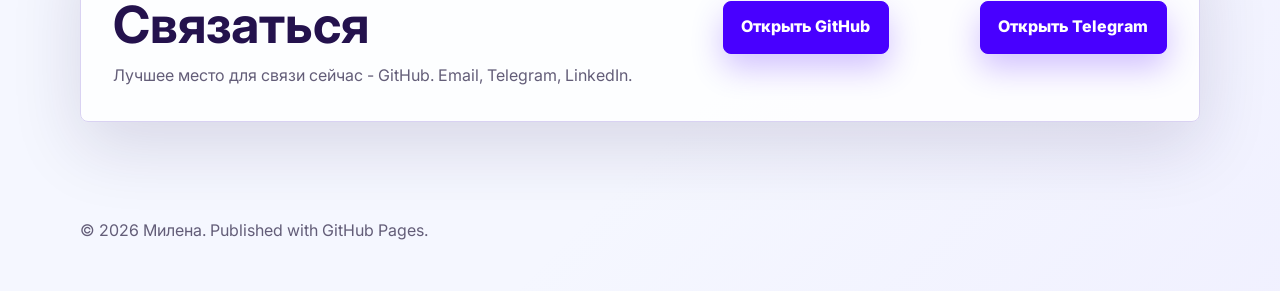
==== commit d7701b08: "добавили новую страницу для приложений и добавили работающий калькулятор" ====
--- a/index.html
+++ b/index.html
@@ -22,6 +22,7 @@
       <nav class="nav" aria-label="Главная навигация">
         <a href="#about">Обо мне</a>
         <a href="#projects">Проекты</a>
+        <a href="#apps">Мои приложения</a>
         <a href="#skills">Навыки</a>
         <a href="#contact">Контакты</a>
       </nav>
@@ -98,6 +99,20 @@
         </div>
       </section>
 
+      <section class="section apps-preview" id="apps">
+        <div class="section-heading">
+          <p class="eyebrow">JavaScript</p>
+          <h2>Мои приложения</h2>
+        </div>
+        <p class="wide-text">
+          Здесь будут мои маленькие JavaScript-приложения. Первое приложение -
+          простой калькулятор для базовых вычислений.
+        </p>
+        <div class="actions">
+          <a class="button primary" href="apps.html">Открыть приложения</a>
+        </div>
+      </section>
+
       <section class="section" id="skills">
         <div class="section-heading">
           <p class="eyebrow">Skills</p>
@@ -129,12 +144,12 @@
           <p class="eyebrow">Contact</p>
           <h2>Связаться</h2>
           <p>
-            Лучшее место для связи сейчас - GitHub. email, Telegram, LinkedIn.
+            Лучшее место для связи сейчас - GitHub. Email, Telegram, LinkedIn.
           </p>
         </div>
         <a class="button primary" href="https://github.com/milena28man-png">
-          Открыть GitHub
-      <a class="button primary" href="https://web.telegram.org/k/">
+          Открыть GitHub </a>
+      <a class="button primary" href="https://t.me/bibix3amy" target="_blank">
           Открыть Telegram
         </a>
       </section>
--- a/styles.css
+++ b/styles.css
@@ -91,6 +91,10 @@
   padding: clamp(3rem, 8vw, 7rem) 0;
 }
 
+.apps-hero {
+  min-height: min(680px, calc(100vh - 5rem));
+}
+
 .hero-content {
   max-width: 760px;
 }
@@ -237,6 +241,91 @@
   padding: 1.25rem;
 }
 
+.apps-preview .actions {
+  margin-top: 1.5rem;
+}
+
+.calculator {
+  width: min(100%, 420px);
+  min-height: 0;
+  padding: 1rem;
+}
+
+.calculator-display {
+  display: flex;
+  align-items: center;
+  justify-content: flex-end;
+  width: 100%;
+  min-height: 5rem;
+  margin-bottom: 1rem;
+  overflow: hidden;
+  padding: 0.85rem 1rem;
+  border: 1px solid var(--line);
+  border-radius: 8px;
+  background: var(--ink);
+  color: white;
+  font-size: clamp(2rem, 8vw, 3rem);
+  font-weight: 800;
+  line-height: 1;
+  text-align: right;
+}
+
+.calculator-keys {
+  display: grid;
+  grid-template-columns: repeat(4, minmax(0, 1fr));
+  gap: 0.65rem;
+}
+
+.calculator-key {
+  display: inline-flex;
+  align-items: center;
+  justify-content: center;
+  min-height: 3.75rem;
+  border: 1px solid var(--line);
+  border-radius: 8px;
+  background: rgb(255 255 255 / 0.92);
+  color: var(--ink);
+  cursor: pointer;
+  font: inherit;
+  font-size: 1.25rem;
+  font-weight: 800;
+  transition:
+    transform 160ms ease,
+    background 160ms ease,
+    box-shadow 160ms ease;
+}
+
+.calculator-key:hover {
+  background: var(--accent-soft);
+  transform: translateY(-1px);
+}
+
+.calculator-key:focus-visible {
+  outline: 3px solid rgb(0 167 167 / 0.35);
+  outline-offset: 2px;
+}
+
+.calculator-key.operator {
+  background: var(--accent-soft);
+  color: var(--accent-dark);
+}
+
+.calculator-key.clear {
+  background: rgb(0 167 167 / 0.12);
+  color: #007575;
+}
+
+.calculator-key.equals {
+  grid-row: span 2;
+  background: var(--accent);
+  color: white;
+  box-shadow: 0 12px 26px rgb(72 0 255 / 0.2);
+}
+
+.calculator-key.zero {
+  grid-column: span 3;
+}
+
 .card p:last-child,
 .hero-panel p:last-child,
 .contact p:last-child,
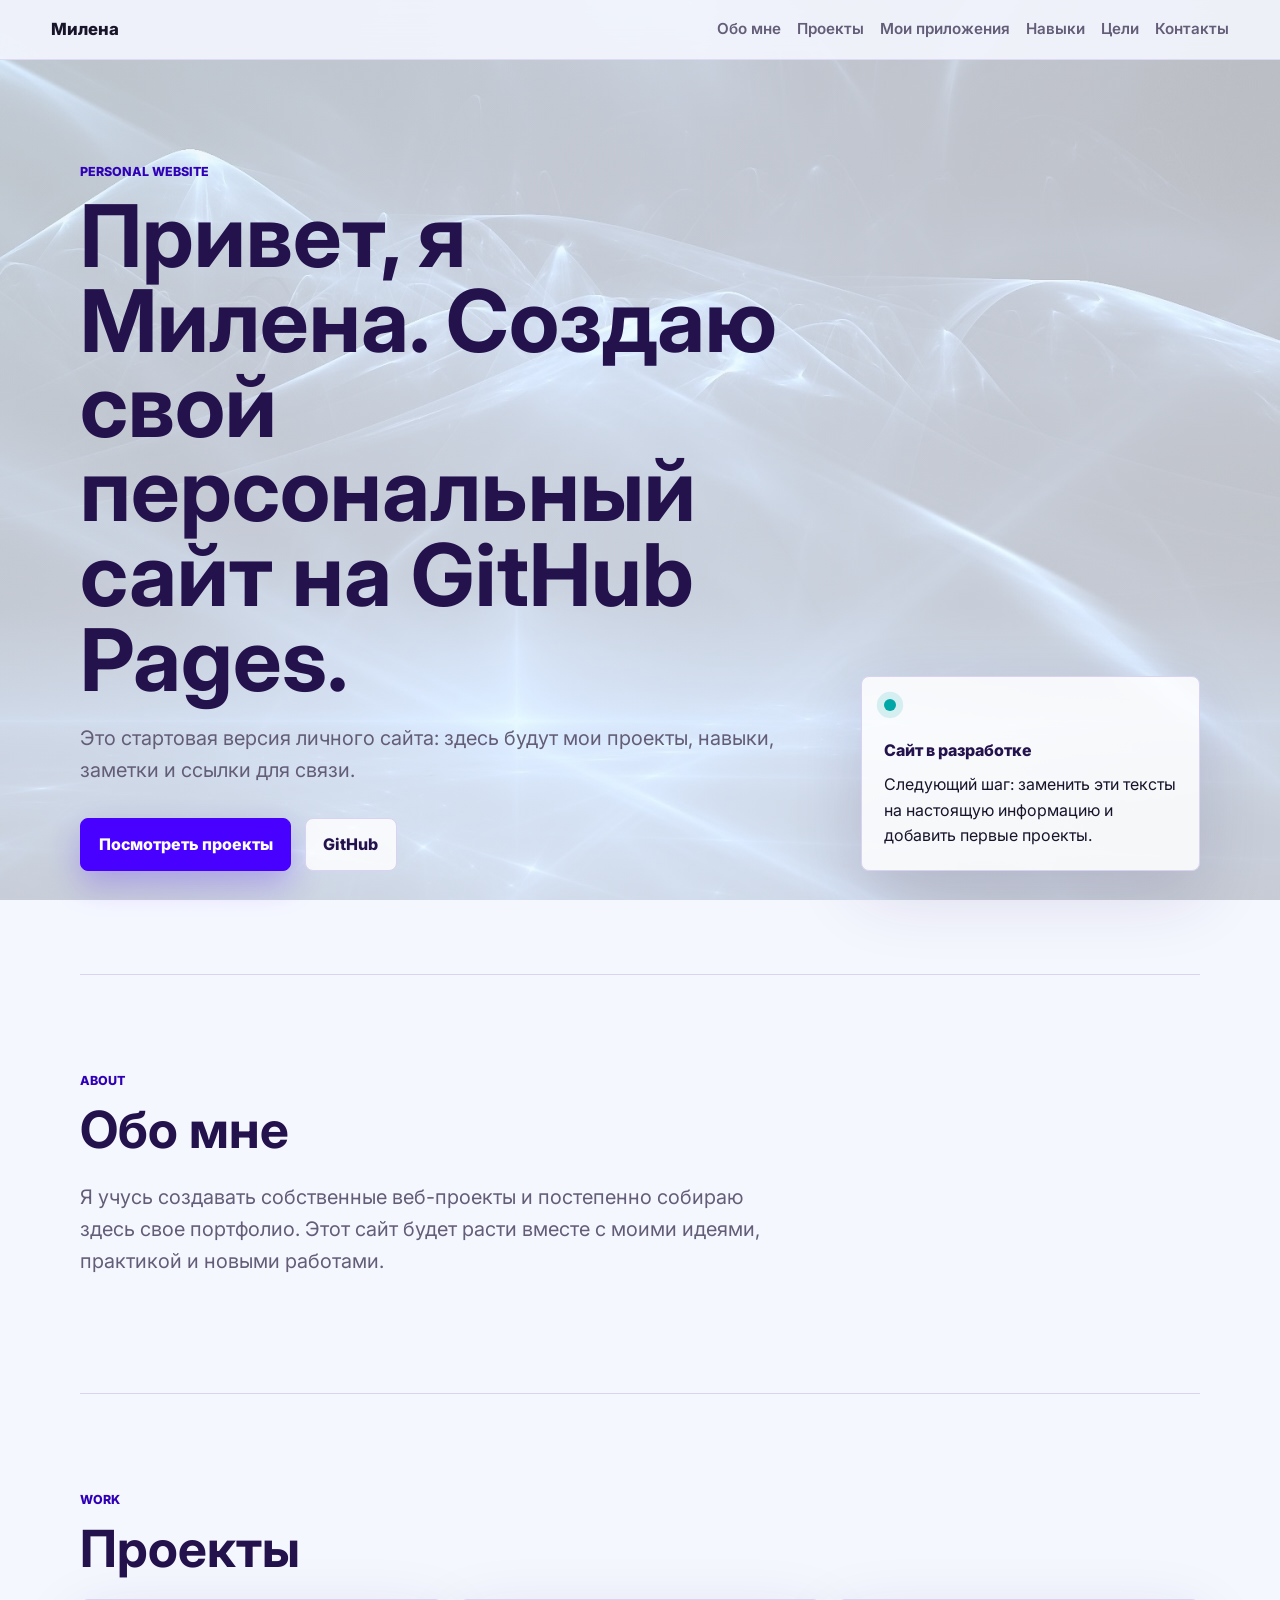
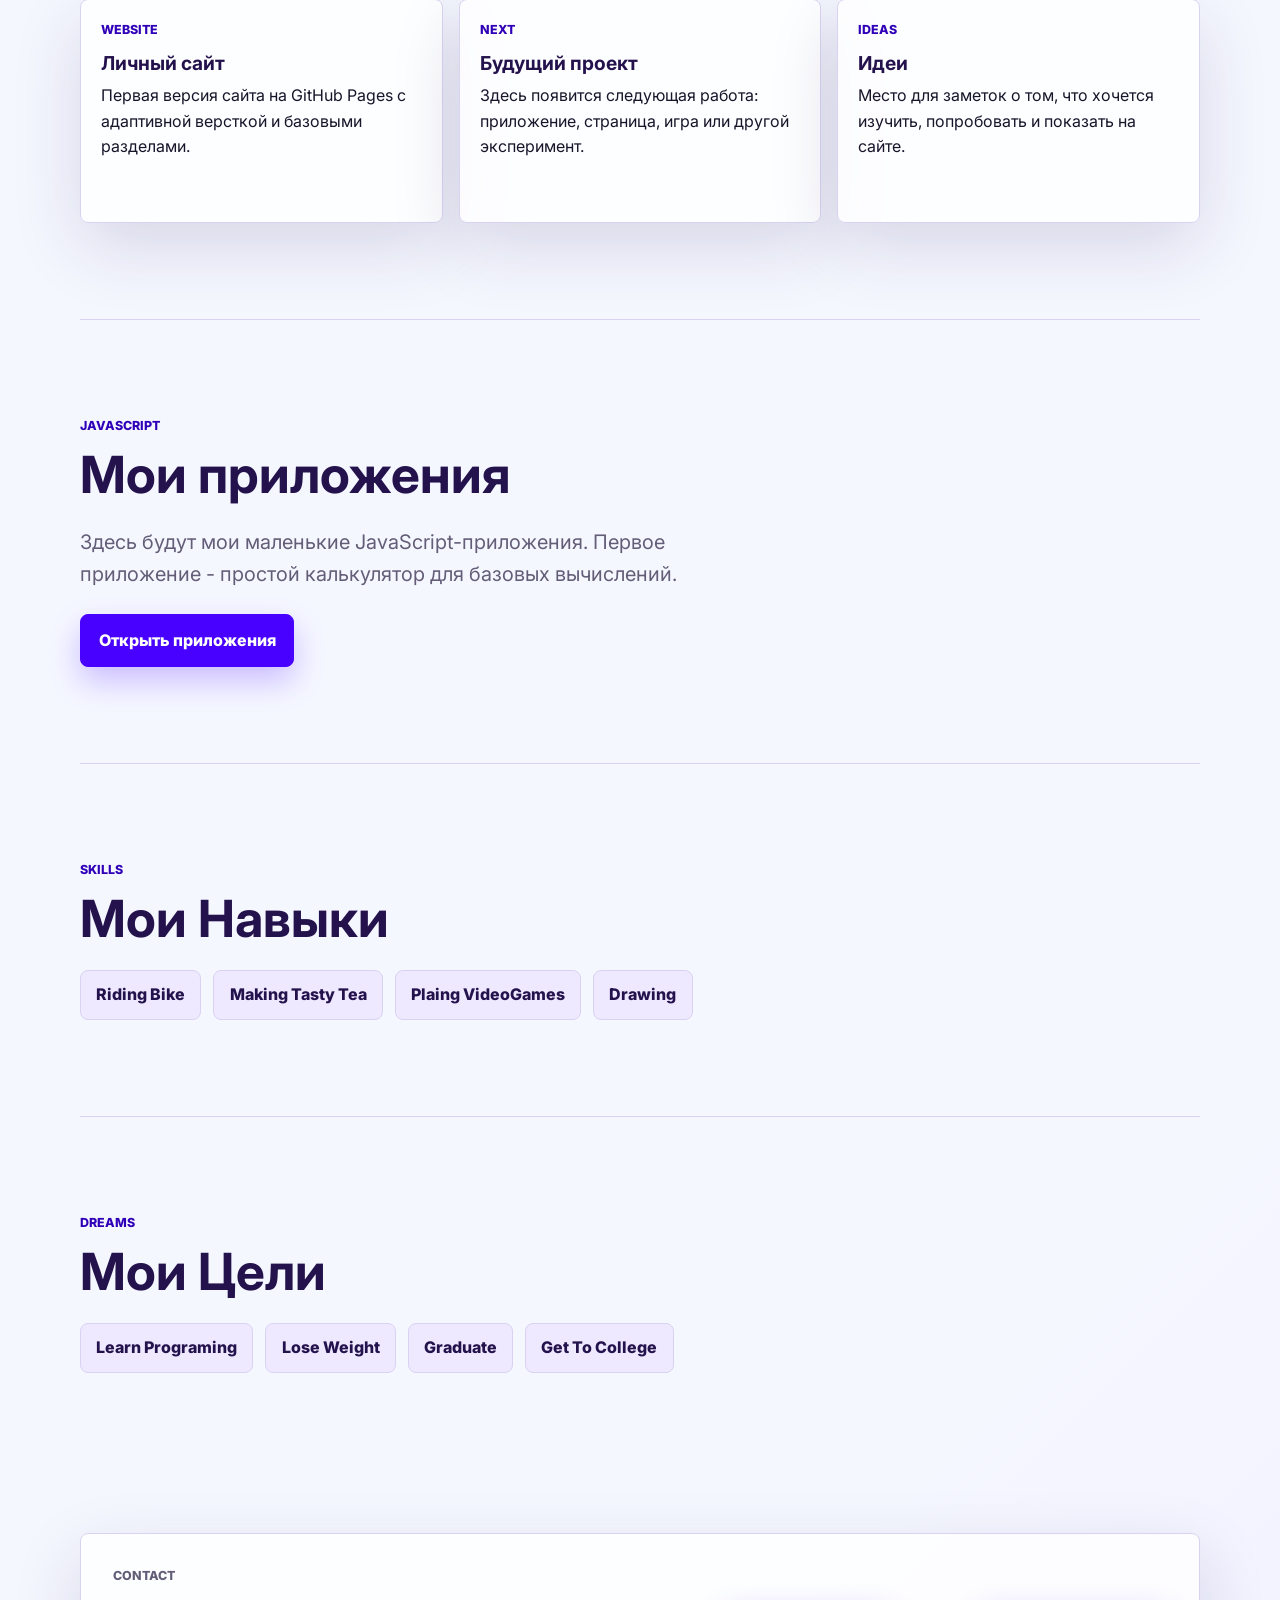
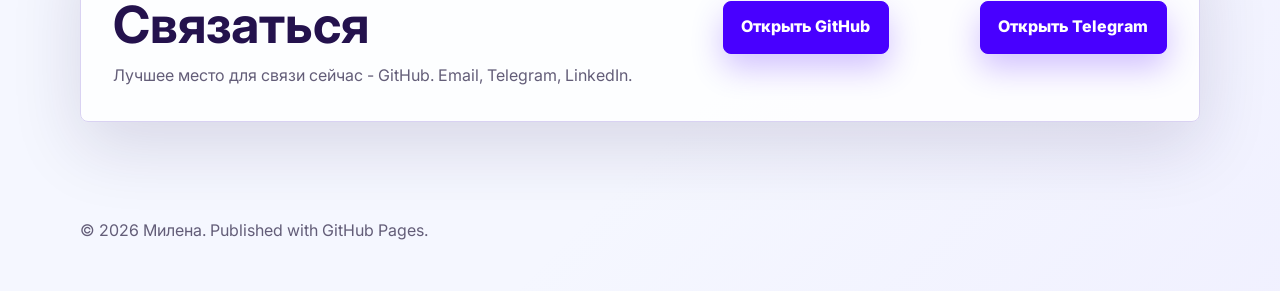
==== commit 016d47ff: "добавила кнопку "цели"" ====
--- a/index.html
+++ b/index.html
@@ -24,6 +24,7 @@
         <a href="#projects">Проекты</a>
         <a href="#apps">Мои приложения</a>
         <a href="#skills">Навыки</a>
+        <a href="#dreams">Цели</a>
         <a href="#contact">Контакты</a>
       </nav>
     </header>
